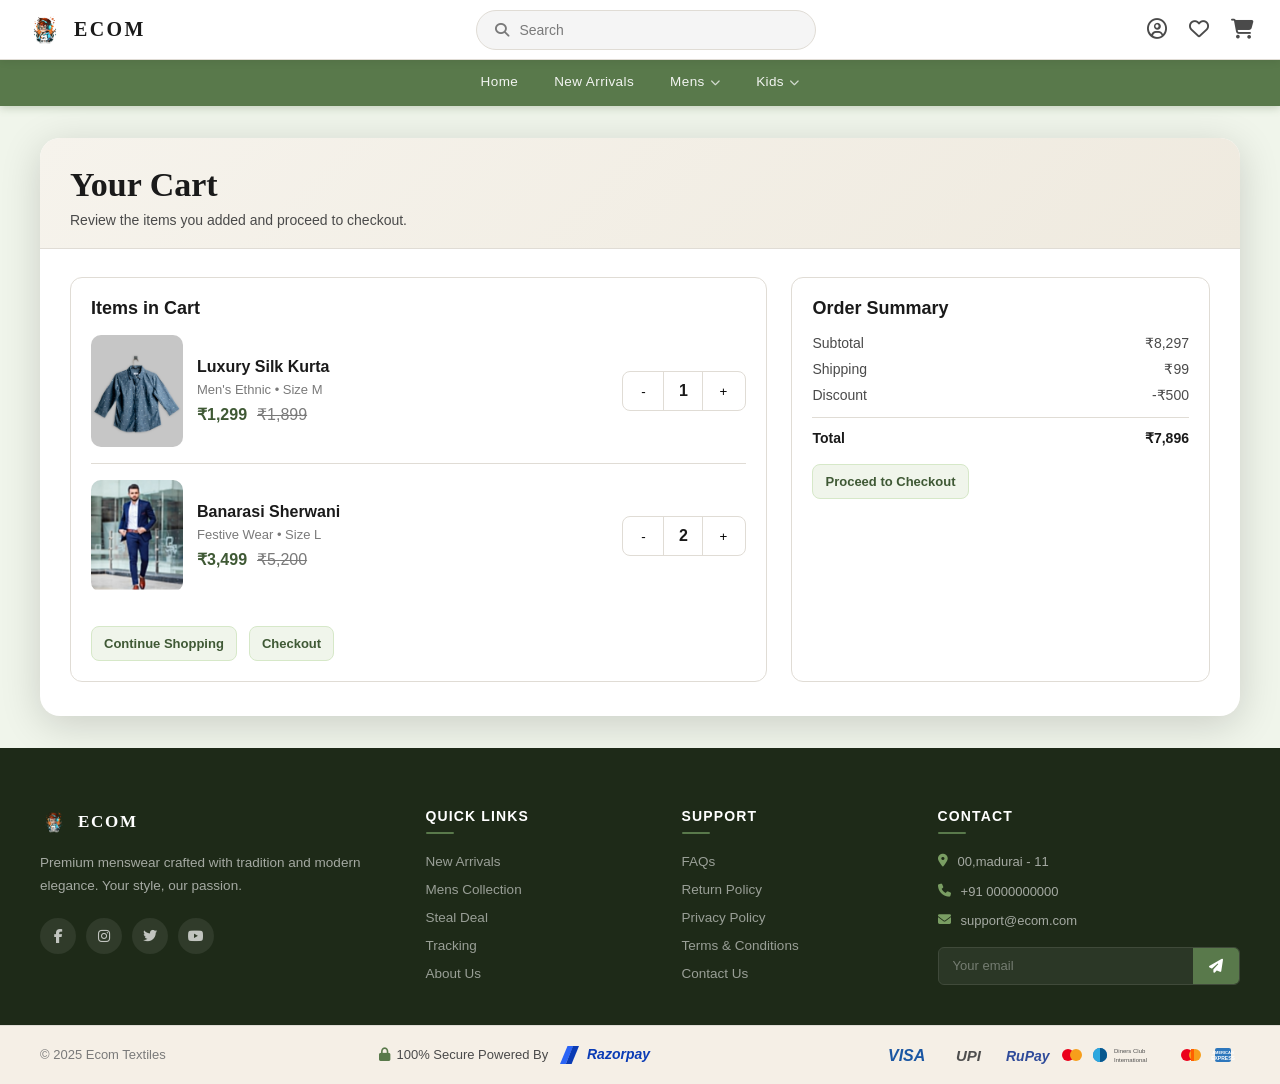
==== cart.html @ a8bb4f4f "first commit" ====
<!DOCTYPE html>
<html lang="en">
<head>
  <meta charset="UTF-8"/>
  <meta name="viewport" content="width=device-width, initial-scale=1.0"/>
  <title>Cart – Ecom Menswear</title>
  <link rel="shortcut icon" href="assets/logo.png" type="image/x-icon">
  <link rel="stylesheet" href="assets/fontawesome/css/all.min.css"/>
  <link rel="stylesheet" href="css/store.css"/>
</head>
<body class="page-store">
  <header class="navbar-top">
    <a class="nav-logo" href="index.html">
      <div class="logo-icon"><img src="assets/logo.png" alt="Ecom logo"/></div>
      <span class="logo-text">ECOM</span>
    </a>
    <div class="nav-search">
      <i class="fa-solid fa-magnifying-glass"></i>
      <input type="text" placeholder="Search"/>
    </div>
    <div class="nav-icons">
      <a href="login.html"><i class="fa-regular fa-circle-user"></i></a>
      <a href="wishlist.html"><i class="fa-regular fa-heart"></i></a>
      <a href="cart.html"><i class="fa-solid fa-cart-shopping"></i></a>
    </div>
  </header>
  <nav class="navbar-bottom">
    <a href="index.html">Home</a>
    <a href="#">New Arrivals</a>
    <div class="nav-drop">
      <a href="#" class="has-drop">Mens <i class="fa-solid fa-chevron-down"></i></a>
      <div class="drop-menu">
        <a href="#">Shirts</a>
        <a href="#">Kurtas</a>
        <a href="#">Sherwanis</a>
        <a href="#">T-Shirts</a>
      </div>
    </div>
    <div class="nav-drop">
      <a href="#" class="has-drop">Kids <i class="fa-solid fa-chevron-down"></i></a>
      <div class="drop-menu">
        <a href="#">Boys Wear</a>
        <a href="#">Girls Wear</a>
        <a href="#">Ethnic Sets</a>
        <a href="#">Accessories</a>
      </div>
    </div>
  </nav>

  <main class="store-shell">
    <section class="store-hero">
      <h1>Your Cart</h1>
      <p>Review the items you added and proceed to checkout.</p>
    </section>

    <section class="store-content">
      <div class="cart-grid">
        <div class="panel">
          <h2>Items in Cart</h2>
          <div class="cart-item">
            <img class="cart-thumb" src="assets/images/product-kurta-main.jpg" alt="Luxury Silk Kurta"/>
            <div>
              <h3>Luxury Silk Kurta</h3>
              <p>Men's Ethnic • Size M</p>
              <div class="item-price">
                <span class="new">₹1,299</span>
                <span class="old">₹1,899</span>
              </div>
            </div>
            <div class="cart-actions">
              <div class="qty-box">
                <button type="button">-</button>
                <span>1</span>
                <button type="button">+</button>
              </div>
            </div>
          </div>

          <div class="cart-item">
            <img class="cart-thumb" src="assets/images/product-sherwani-main.jpg" alt="Banarasi Sherwani"/>
            <div>
              <h3>Banarasi Sherwani</h3>
              <p>Festive Wear • Size L</p>
              <div class="item-price">
                <span class="new">₹3,499</span>
                <span class="old">₹5,200</span>
              </div>
            </div>
            <div class="cart-actions">
              <div class="qty-box">
                <button type="button">-</button>
                <span>2</span>
                <button type="button">+</button>
              </div>
            </div>
          </div>

          <div class="action-row">
            <a class="small-btn" href="index.html">Continue Shopping</a>
            <a class="small-btn" href="checkout.html">Checkout</a>
          </div>
        </div>

        <div class="panel">
          <h2>Order Summary</h2>
          <div class="summary-list">
            <div class="summary-row"><span>Subtotal</span><span>₹8,297</span></div>
            <div class="summary-row"><span>Shipping</span><span>₹99</span></div>
            <div class="summary-row"><span>Discount</span><span>-₹500</span></div>
            <div class="summary-row total"><span>Total</span><span>₹7,896</span></div>
          </div>
          <div class="action-row">
            <a class="small-btn" href="checkout.html">Proceed to Checkout</a>
          </div>
        </div>
      </div>
    </section>
  </main>

  <!-- FOOTER NORMAL -->
  <footer class="footer-normal">
    <div class="footer-grid">
      <div class="footer-brand">
        <div class="footer-logo">
          <div class="logo-icon sm"><img src="assets/logo.png" alt="Ecom logo"/></div>
          <span>ECOM</span>
        </div>
        <p>Premium menswear crafted with tradition and modern elegance. Your style, our passion.</p>
        <div class="footer-social">
          <a href="#"><i class="fa-brands fa-facebook-f"></i></a>
          <a href="#"><i class="fa-brands fa-instagram"></i></a>
          <a href="#"><i class="fa-brands fa-twitter"></i></a>
          <a href="#"><i class="fa-brands fa-youtube"></i></a>
        </div>
      </div>
      <div class="footer-links">
        <h4>Quick Links</h4>
        <ul>
          <li><a href="#">New Arrivals</a></li>
          <li><a href="#">Mens Collection</a></li>
          <li><a href="#">Steal Deal</a></li>
          <li><a href="#">Tracking</a></li>
          <li><a href="#">About Us</a></li>
        </ul>
      </div>
      <div class="footer-links">
        <h4>Support</h4>
        <ul>
          <li><a href="#">FAQs</a></li>
          <li><a href="#">Return Policy</a></li>
          <li><a href="#">Privacy Policy</a></li>
          <li><a href="#">Terms & Conditions</a></li>
          <li><a href="#">Contact Us</a></li>
        </ul>
      </div>
      <div class="footer-contact">
        <h4>Contact</h4>
        <p><i class="fa-solid fa-location-dot"></i> 00,madurai - 11</p>
        <p><i class="fa-solid fa-phone"></i> +91 0000000000</p>
        <p><i class="fa-solid fa-envelope"></i> support@ecom.com</p>
        <div class="footer-newsletter">
          <input type="email" placeholder="Your email"/>
          <button><i class="fa-solid fa-paper-plane"></i></button>
        </div>
      </div>
    </div>
  </footer>

  <footer class="footer-bottom">
    <span>&copy; 2025 Ecom Textiles</span>
    <span class="footer-secure"><i class="fa-solid fa-lock"></i> 100% Secure Powered By <img class="razorpay-logo" src="assets/payments/razorpay.svg" alt="Razorpay"/></span>
    <div class="footer-payments"><img class="pay-strip" src="assets/payments/payment-strip.svg" alt="Accepted payment methods"/></div>
  </footer>
</body>
</html>
---- css/store.css ----
@import url('./style.css');

.page-store {
  background: var(--primary-bg);
  display: flex;
  flex-direction: column;
  min-height: 100vh;
}

.store-shell {
  flex: 1;
  width: min(1200px, calc(100% - 32px));
  margin: 32px auto;
  background: var(--white);
  border-radius: var(--radius-lg);
  box-shadow: var(--shadow-lg);
  overflow: hidden;
}

.store-hero {
  padding: 28px 30px 20px;
  background: linear-gradient(135deg, #f6f3ec, #efeadf);
  border-bottom: 1px solid var(--border);
}

.store-hero h1 {
  font-family: var(--font-display);
  font-size: 34px;
  color: var(--text-dark);
  margin-bottom: 8px;
}

.store-hero p {
  color: var(--text-mid);
  font-size: 14px;
}

.store-content {
  padding: 28px 30px 34px;
}

.cart-grid {
  display: grid;
  grid-template-columns: 1.5fr 0.9fr;
  gap: 24px;
}

.panel {
  background: var(--white);
  border: 1px solid var(--border);
  border-radius: var(--radius-md);
  padding: 20px;
}

.panel h2 {
  font-size: 18px;
  color: var(--text-dark);
  margin-bottom: 16px;
}

.cart-item {
  display: grid;
  grid-template-columns: 92px 1fr auto;
  gap: 14px;
  align-items: center;
  padding: 16px 0;
  border-top: 1px solid var(--border);
}

.cart-item:first-of-type { border-top: 0; padding-top: 0; }

.cart-thumb {
  width: 92px;
  height: 112px;
  border-radius: 10px;
  object-fit: cover;
  display: block;
}

.cart-item h3,
.wishlist-item h3 {
  font-size: 16px;
  color: var(--text-dark);
  margin-bottom: 6px;
}

.cart-item p,
.wishlist-item p {
  font-size: 13px;
  color: var(--text-light);
  margin-bottom: 8px;
}

.item-price {
  display: flex;
  gap: 10px;
  align-items: center;
  flex-wrap: wrap;
}

.item-price .new { color: var(--primary-dark); font-weight: 700; }
.item-price .old { color: var(--text-light); text-decoration: line-through; }

.qty-box {
  display: flex;
  align-items: center;
  border: 1px solid var(--border);
  border-radius: 8px;
  overflow: hidden;
  width: 124px;
}

.qty-box button,
.qty-box span {
  width: 40px;
  height: 38px;
  display: flex;
  align-items: center;
  justify-content: center;
}

.qty-box span { font-weight: 600; border-left: 1px solid var(--border); border-right: 1px solid var(--border); }

.small-btn {
  padding: 9px 12px;
  border-radius: 8px;
  background: var(--primary-bg);
  color: var(--primary-dark);
  border: 1px solid var(--primary-xlight);
  font-weight: 600;
  font-size: 13px;
}

.small-btn:hover { background: var(--primary); color: var(--white); border-color: var(--primary); }

.summary-list {
  display: flex;
  flex-direction: column;
  gap: 10px;
}

.summary-row {
  display: flex;
  justify-content: space-between;
  gap: 12px;
  font-size: 14px;
  color: var(--text-mid);
}

.summary-row.total {
  padding-top: 12px;
  margin-top: 4px;
  border-top: 1px solid var(--border);
  font-weight: 700;
  color: var(--text-dark);
}

.action-row {
  display: flex;
  gap: 12px;
  flex-wrap: wrap;
  margin-top: 18px;
}

.action-row.center {
  justify-content: center;
}

.wishlist-grid {
  display: grid;
  grid-template-columns: repeat(2, 1fr);
  gap: 18px;
}

.wishlist-item {
  display: grid;
  grid-template-columns: 110px 1fr;
  gap: 14px;
  padding: 14px;
  border: 1px solid var(--border);
  border-radius: 12px;
  background: #fff;
}

.wishlist-thumb {
  width: 110px;
  height: 130px;
  object-fit: cover;
  border-radius: 10px;
}

.checkout-grid {
  display: grid;
  grid-template-columns: 1.15fr 0.85fr;
  gap: 24px;
}

.checkout-form {
  display: grid;
  gap: 14px;
}

.checkout-form .form-row-2 {
  grid-template-columns: 1fr 1fr;
}

.checkout-note {
  font-size: 13px;
  color: var(--text-light);
  line-height: 1.6;
}

.success-card {
  text-align: center;
  padding: 48px 24px;
}

.success-icon {
  width: 88px;
  height: 88px;
  margin: 0 auto 18px;
  border-radius: 50%;
  background: var(--primary-bg);
  display: flex;
  align-items: center;
  justify-content: center;
  color: var(--primary);
  font-size: 38px;
}

.success-card h1 {
  font-family: var(--font-display);
  font-size: 34px;
  margin-bottom: 10px;
}

.success-card p {
  color: var(--text-mid);
  font-size: 14px;
  max-width: 520px;
  margin: 0 auto 22px;
}

@media (max-width: 900px) {
  .cart-grid,
  .checkout-grid,
  .wishlist-grid {
    grid-template-columns: 1fr;
  }

  .cart-item {
    grid-template-columns: 80px 1fr;
  }

  .cart-item .cart-actions {
    grid-column: 1 / -1;
    justify-self: start;
  }

  .store-shell {
    width: min(100%, calc(100% - 20px));
    margin: 16px auto;
  }
}

@media (max-width: 700px) {
  .store-hero {
    padding: 20px 16px 16px;
  }

  .store-hero h1 {
    font-size: 28px;
  }

  .store-content {
    padding: 20px 16px 24px;
  }

  .panel {
    padding: 14px;
  }

  .cart-item {
    grid-template-columns: 72px 1fr;
    gap: 10px;
  }

  .cart-thumb {
    width: 72px;
    height: 94px;
  }

  .wishlist-grid {
    gap: 12px;
  }

  .wishlist-item {
    grid-template-columns: 84px 1fr;
    gap: 10px;
  }

  .wishlist-thumb {
    width: 84px;
    height: 102px;
  }

  .summary-row {
    font-size: 13px;
  }
}

@media (max-width: 430px) {
  .store-shell {
    width: min(100%, calc(100% - 12px));
    border-radius: 14px;
  }

  .store-hero h1 {
    font-size: 24px;
  }

  .store-hero p {
    font-size: 13px;
  }

  .panel h2 {
    font-size: 16px;
    margin-bottom: 12px;
  }

  .cart-item h3,
  .wishlist-item h3 {
    font-size: 14px;
  }

  .cart-item p,
  .wishlist-item p,
  .checkout-note {
    font-size: 12px;
  }

  .action-row {
    gap: 8px;
    margin-top: 12px;
  }

  .small-btn {
    width: 100%;
    text-align: center;
  }

  .qty-box {
    width: 114px;
  }

  .qty-box button,
  .qty-box span {
    width: 36px;
    height: 34px;
  }

  .checkout-form .form-row-2 {
    grid-template-columns: 1fr;
  }

  .success-card {
    padding: 30px 12px;
  }

  .success-card h1 {
    font-size: 24px;
  }

  .success-icon {
    width: 70px;
    height: 70px;
    font-size: 30px;
  }
}

@media (max-width: 360px) {
  .store-content {
    padding: 16px 10px 20px;
  }

  .panel {
    padding: 12px;
    border-radius: 10px;
  }

  .cart-item,
  .wishlist-item {
    gap: 8px;
  }

  .cart-item {
    grid-template-columns: 64px 1fr;
  }

  .cart-thumb {
    width: 64px;
    height: 86px;
  }

  .wishlist-item {
    grid-template-columns: 76px 1fr;
  }

  .wishlist-thumb {
    width: 76px;
    height: 94px;
  }
}

@media (min-width: 1500px) {
  .store-shell {
    width: min(1420px, calc(100% - 56px));
  }

  .store-hero h1 {
    font-size: 40px;
  }

  .store-content {
    padding: 34px 40px 40px;
  }

  .panel {
    padding: 24px;
  }
}

@media (min-width: 1920px) {
  .store-shell {
    width: min(1560px, calc(100% - 72px));
    margin: 38px auto;
  }

  .store-hero {
    padding: 34px 40px 24px;
  }
}
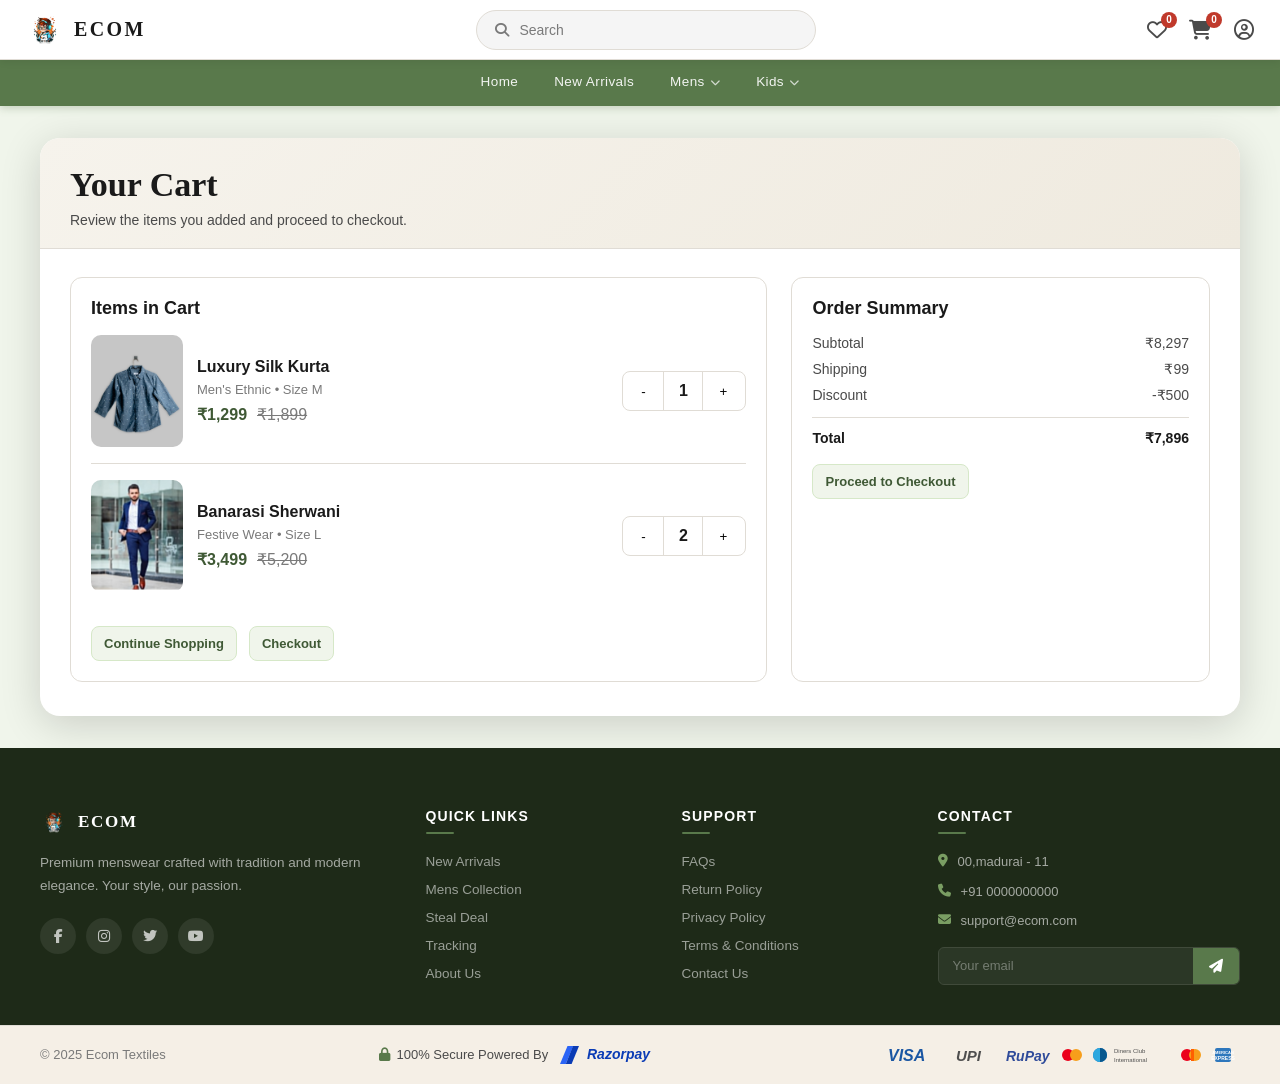
==== commit 3dff6c7c: "two new features added" ====
--- a/cart.html
+++ b/cart.html
@@ -19,9 +19,23 @@
       <input type="text" placeholder="Search"/>
     </div>
     <div class="nav-icons">
-      <a href="login.html"><i class="fa-regular fa-circle-user"></i></a>
-      <a href="wishlist.html"><i class="fa-regular fa-heart"></i></a>
-      <a href="cart.html"><i class="fa-solid fa-cart-shopping"></i></a>
+      <a class="nav-icon-link" href="wishlist.html" aria-label="Wishlist">
+        <i class="fa-regular fa-heart"></i>
+        <span class="nav-count" data-type="wishlist">0</span>
+      </a>
+      <a class="nav-icon-link" href="cart.html" aria-label="Cart">
+        <i class="fa-solid fa-cart-shopping"></i>
+        <span class="nav-count" data-type="cart">0</span>
+      </a>
+      <div class="account-wrap">
+        <a class="nav-icon-link account-trigger" href="login.html" aria-label="Account">
+          <i class="fa-regular fa-circle-user"></i>
+        </a>
+        <div class="account-dropdown">
+          <a href="#">Settings</a>
+          <a href="#" data-action="logout">Logout</a>
+        </div>
+      </div>
     </div>
   </header>
   <nav class="navbar-bottom">
@@ -171,5 +185,6 @@
     <span class="footer-secure"><i class="fa-solid fa-lock"></i> 100% Secure Powered By <img class="razorpay-logo" src="assets/payments/razorpay.svg" alt="Razorpay"/></span>
     <div class="footer-payments"><img class="pay-strip" src="assets/payments/payment-strip.svg" alt="Accepted payment methods"/></div>
   </footer>
+  <script src="js/common.js"></script>
 </body>
 </html>
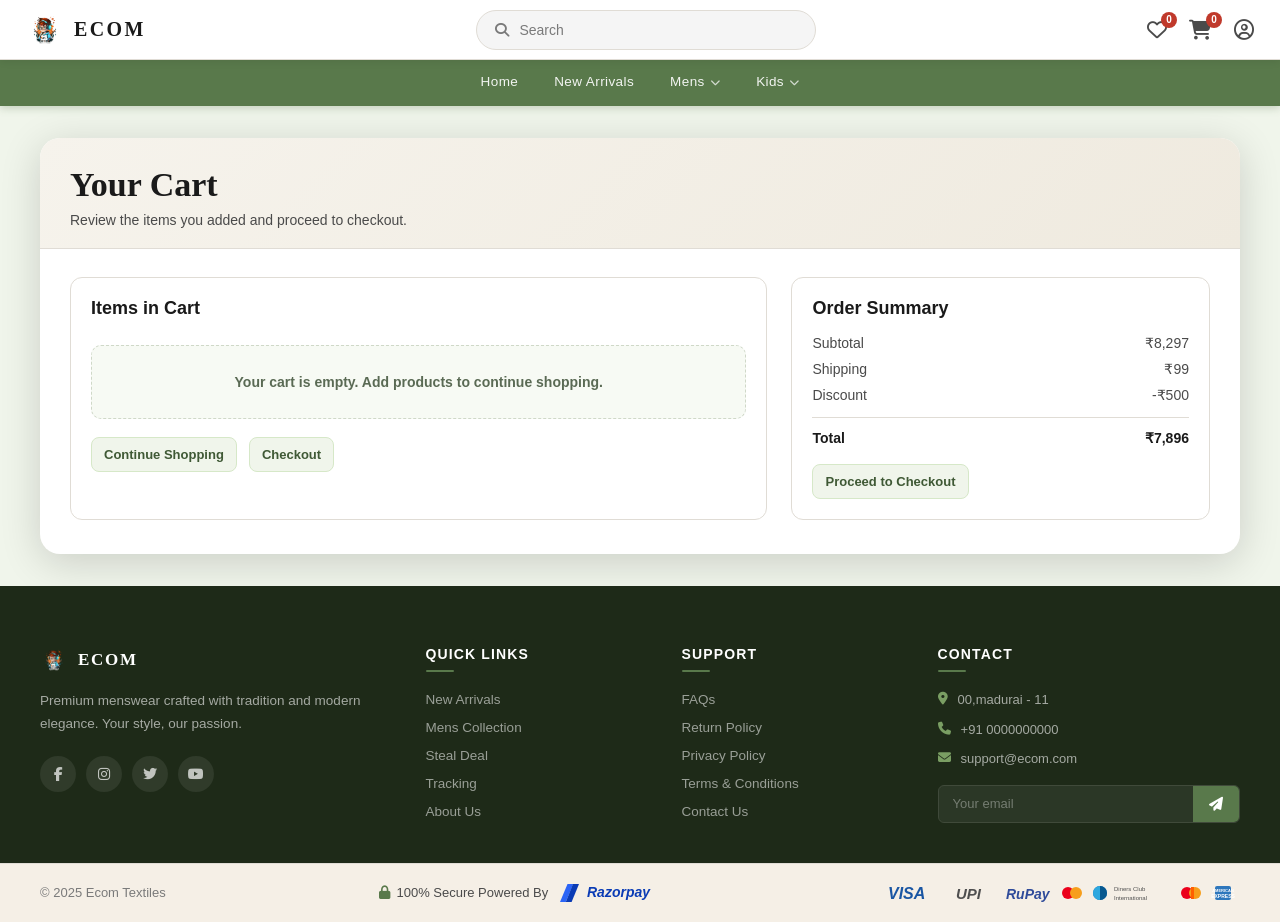
==== commit fe711d68: "new page: product-details.html and  new features +" ====
--- a/cart.html
+++ b/cart.html
@@ -71,7 +71,7 @@
       <div class="cart-grid">
         <div class="panel">
           <h2>Items in Cart</h2>
-          <div class="cart-item">
+          <div class="cart-item" data-product="kurta">
             <img class="cart-thumb" src="assets/images/product-kurta-main.jpg" alt="Luxury Silk Kurta"/>
             <div>
               <h3>Luxury Silk Kurta</h3>
@@ -83,14 +83,17 @@
             </div>
             <div class="cart-actions">
               <div class="qty-box">
-                <button type="button">-</button>
-                <span>1</span>
-                <button type="button">+</button>
+                <button type="button" aria-label="Decrease quantity">-</button>
+                <span class="cart-qty">1</span>
+                <button type="button" aria-label="Increase quantity">+</button>
               </div>
+              <button type="button" class="remove-cart-btn" data-product="kurta" aria-label="Remove from cart">
+                <i class="fa-solid fa-trash"></i>
+              </button>
             </div>
           </div>
 
-          <div class="cart-item">
+          <div class="cart-item" data-product="sherwani">
             <img class="cart-thumb" src="assets/images/product-sherwani-main.jpg" alt="Banarasi Sherwani"/>
             <div>
               <h3>Banarasi Sherwani</h3>
@@ -102,12 +105,17 @@
             </div>
             <div class="cart-actions">
               <div class="qty-box">
-                <button type="button">-</button>
-                <span>2</span>
-                <button type="button">+</button>
+                <button type="button" aria-label="Decrease quantity">-</button>
+                <span class="cart-qty">2</span>
+                <button type="button" aria-label="Increase quantity">+</button>
               </div>
+              <button type="button" class="remove-cart-btn" data-product="sherwani" aria-label="Remove from cart">
+                <i class="fa-solid fa-trash"></i>
+              </button>
             </div>
           </div>
+
+          <p class="store-empty-note cart-empty-note" hidden>Your cart is empty. Add products to continue shopping.</p>
 
           <div class="action-row">
             <a class="small-btn" href="index.html">Continue Shopping</a>
--- a/css/store.css
+++ b/css/store.css
@@ -121,6 +121,52 @@
 
 .qty-box span { font-weight: 600; border-left: 1px solid var(--border); border-right: 1px solid var(--border); }
 
+.cart-actions {
+  display: flex;
+  align-items: center;
+  gap: 10px;
+}
+
+.remove-cart-btn {
+  width: 40px;
+  height: 38px;
+  border-radius: 8px;
+  border: 1px solid var(--border);
+  background: #fff;
+  color: #cc5a24;
+  display: inline-flex;
+  align-items: center;
+  justify-content: center;
+  font-size: 14px;
+  transition: var(--transition);
+}
+
+.remove-wishlist-btn {
+  width: 40px;
+  height: 38px;
+  border-radius: 8px;
+  border: 1px solid var(--border);
+  background: #fff;
+  color: #cc5a24;
+  display: inline-flex;
+  align-items: center;
+  justify-content: center;
+  font-size: 14px;
+  transition: var(--transition);
+}
+
+.remove-cart-btn:hover {
+  background: #fff3ea;
+  border-color: #d28632;
+  color: #b14b1b;
+}
+
+.remove-wishlist-btn:hover {
+  background: #fff3ea;
+  border-color: #d28632;
+  color: #b14b1b;
+}
+
 .small-btn {
   padding: 9px 12px;
   border-radius: 8px;
@@ -189,6 +235,18 @@
   border-radius: 10px;
 }
 
+.store-empty-note {
+  margin: 26px 0 10px;
+  padding: 28px 14px;
+  border: 1px dashed #cfd8c8;
+  border-radius: 10px;
+  text-align: center;
+  color: #5a6a54;
+  font-size: 14px;
+  font-weight: 600;
+  background: #f7faf4;
+}
+
 .checkout-grid {
   display: grid;
   grid-template-columns: 1.15fr 0.85fr;
